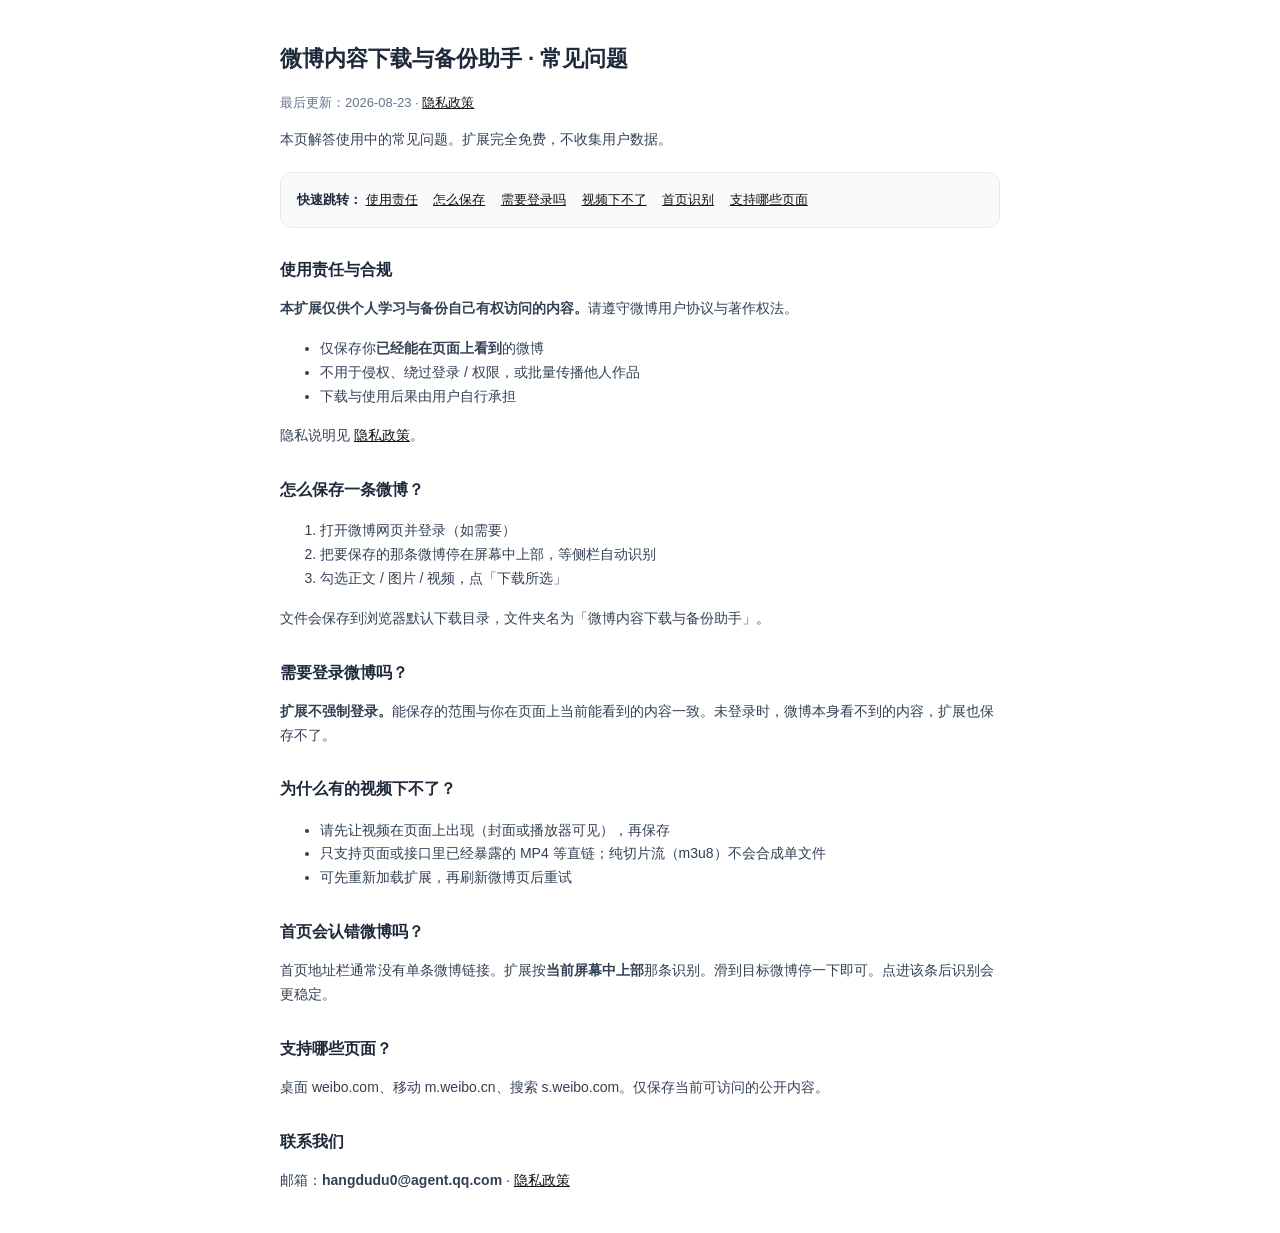
==== docs/faq.html @ 3a5b17fc "Initial commit: 微博内容下载与备份助手 v1.0.0 Co-authored-by: Cursor <cursoragent@cursor.com>" ====
<!DOCTYPE html>
<html lang="zh-CN">
<head>
  <meta charset="UTF-8">
  <meta name="viewport" content="width=device-width, initial-scale=1">
  <title>微博内容下载与备份助手 - 常见问题</title>
  <style>
    body { font-family: -apple-system, "Segoe UI", "PingFang SC", "Microsoft YaHei", sans-serif; max-width: 720px; margin: 40px auto; padding: 0 20px; line-height: 1.7; color: #1e293b; }
    h1 { font-size: 22px; }
    h2 { font-size: 16px; margin-top: 28px; scroll-margin-top: 16px; }
    p, li { font-size: 14px; color: #334155; }
    .muted { color: #64748b; font-size: 13px; }
    a { color: #111; }
    nav { background: #f8fafc; border: 1px solid #e2e8f0; border-radius: 12px; padding: 12px 16px; margin: 20px 0; font-size: 13px; }
    nav a { display: inline-block; margin: 4px 12px 4px 0; }
  </style>
</head>
<body>
  <h1>微博内容下载与备份助手 · 常见问题</h1>
  <p class="muted">最后更新：2026-08-23 · <a href="index.html">隐私政策</a></p>

  <p>本页解答使用中的常见问题。扩展完全免费，不收集用户数据。</p>

  <nav>
    <strong>快速跳转：</strong>
    <a href="#responsibility">使用责任</a>
    <a href="#how">怎么保存</a>
    <a href="#login">需要登录吗</a>
    <a href="#video">视频下不了</a>
    <a href="#home">首页识别</a>
    <a href="#pages">支持哪些页面</a>
  </nav>

  <h2 id="responsibility">使用责任与合规</h2>
  <p><strong>本扩展仅供个人学习与备份自己有权访问的内容。</strong>请遵守微博用户协议与著作权法。</p>
  <ul>
    <li>仅保存你<strong>已经能在页面上看到</strong>的微博</li>
    <li>不用于侵权、绕过登录 / 权限，或批量传播他人作品</li>
    <li>下载与使用后果由用户自行承担</li>
  </ul>
  <p>隐私说明见 <a href="index.html">隐私政策</a>。</p>

  <h2 id="how">怎么保存一条微博？</h2>
  <ol>
    <li>打开微博网页并登录（如需要）</li>
    <li>把要保存的那条微博停在屏幕中上部，等侧栏自动识别</li>
    <li>勾选正文 / 图片 / 视频，点「下载所选」</li>
  </ol>
  <p>文件会保存到浏览器默认下载目录，文件夹名为「微博内容下载与备份助手」。</p>

  <h2 id="login">需要登录微博吗？</h2>
  <p><strong>扩展不强制登录。</strong>能保存的范围与你在页面上当前能看到的内容一致。未登录时，微博本身看不到的内容，扩展也保存不了。</p>

  <h2 id="video">为什么有的视频下不了？</h2>
  <ul>
    <li>请先让视频在页面上出现（封面或播放器可见），再保存</li>
    <li>只支持页面或接口里已经暴露的 MP4 等直链；纯切片流（m3u8）不会合成单文件</li>
    <li>可先重新加载扩展，再刷新微博页后重试</li>
  </ul>

  <h2 id="home">首页会认错微博吗？</h2>
  <p>首页地址栏通常没有单条微博链接。扩展按<strong>当前屏幕中上部</strong>那条识别。滑到目标微博停一下即可。点进该条后识别会更稳定。</p>

  <h2 id="pages">支持哪些页面？</h2>
  <p>桌面 weibo.com、移动 m.weibo.cn、搜索 s.weibo.com。仅保存当前可访问的公开内容。</p>

  <h2>联系我们</h2>
  <p>邮箱：<strong>hangdudu0@agent.qq.com</strong> · <a href="index.html">隐私政策</a></p>
</body>
</html>
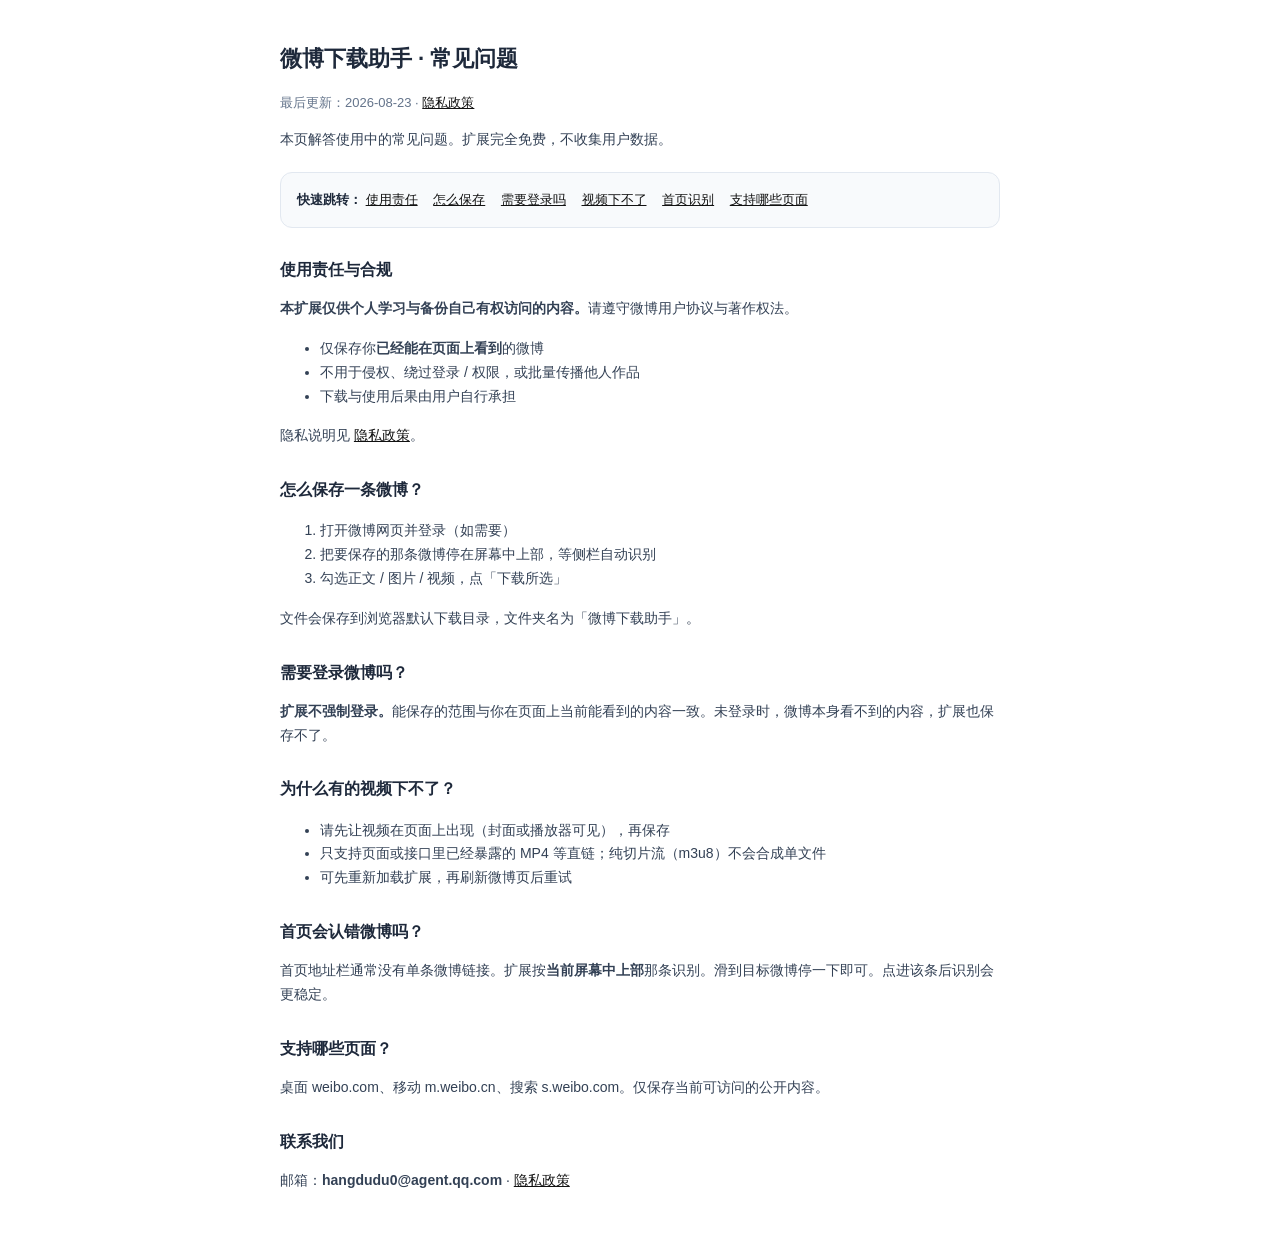
==== commit 921a38e4: "Update weibo downloader store pages, panel sheets, and shorter name. Co-authored-by: Cursor <cursora" ====
--- a/docs/faq.html
+++ b/docs/faq.html
@@ -3,7 +3,7 @@
 <head>
   <meta charset="UTF-8">
   <meta name="viewport" content="width=device-width, initial-scale=1">
-  <title>微博内容下载与备份助手 - 常见问题</title>
+  <title>微博下载助手 - 常见问题</title>
   <style>
     body { font-family: -apple-system, "Segoe UI", "PingFang SC", "Microsoft YaHei", sans-serif; max-width: 720px; margin: 40px auto; padding: 0 20px; line-height: 1.7; color: #1e293b; }
     h1 { font-size: 22px; }
@@ -16,7 +16,7 @@
   </style>
 </head>
 <body>
-  <h1>微博内容下载与备份助手 · 常见问题</h1>
+  <h1>微博下载助手 · 常见问题</h1>
   <p class="muted">最后更新：2026-08-23 · <a href="index.html">隐私政策</a></p>
 
   <p>本页解答使用中的常见问题。扩展完全免费，不收集用户数据。</p>
@@ -46,7 +46,7 @@
     <li>把要保存的那条微博停在屏幕中上部，等侧栏自动识别</li>
     <li>勾选正文 / 图片 / 视频，点「下载所选」</li>
   </ol>
-  <p>文件会保存到浏览器默认下载目录，文件夹名为「微博内容下载与备份助手」。</p>
+  <p>文件会保存到浏览器默认下载目录，文件夹名为「微博下载助手」。</p>
 
   <h2 id="login">需要登录微博吗？</h2>
   <p><strong>扩展不强制登录。</strong>能保存的范围与你在页面上当前能看到的内容一致。未登录时，微博本身看不到的内容，扩展也保存不了。</p>
